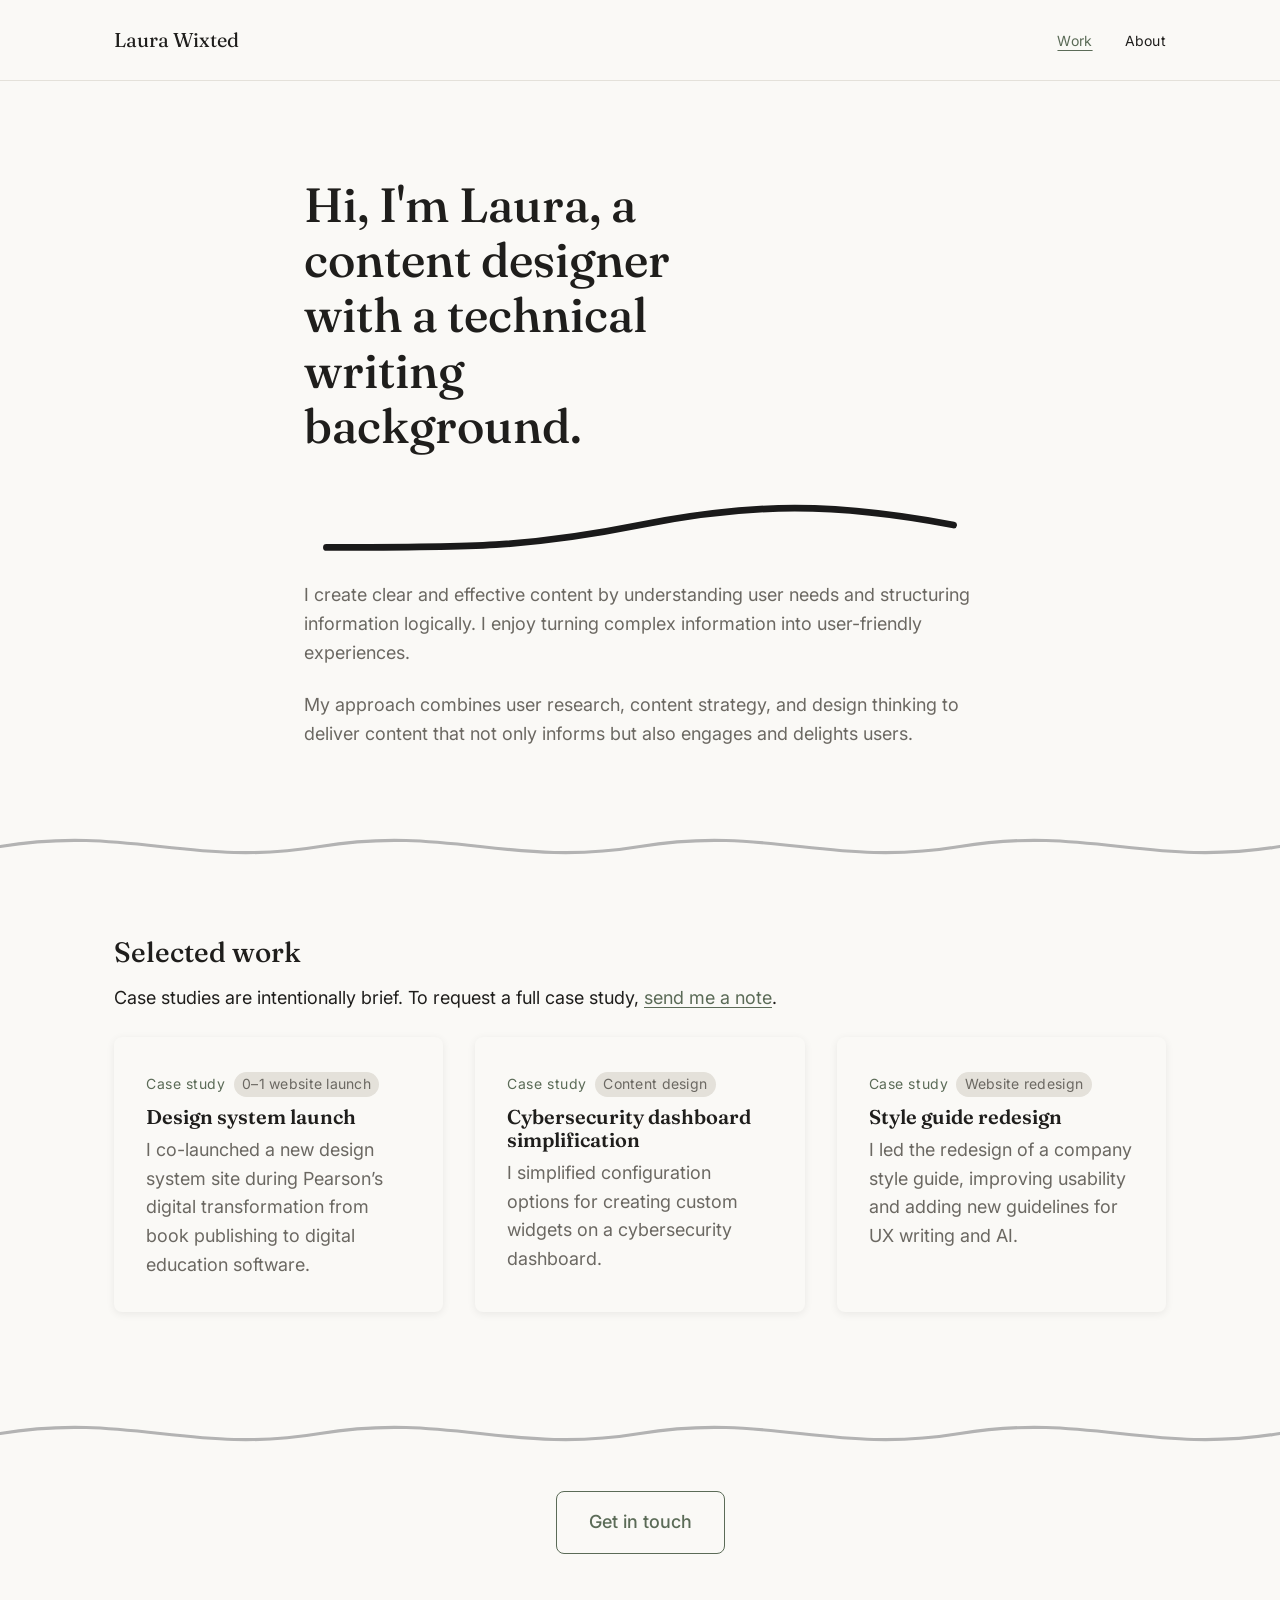
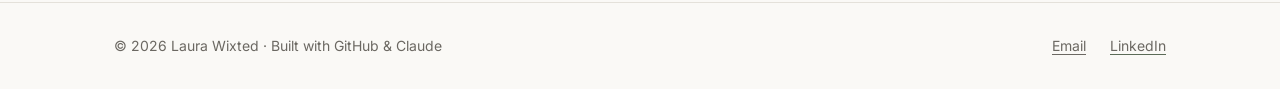
==== index.html @ 060bb4dc "Refresh selected work section" ====
<!DOCTYPE html>
<html lang="en">
<head>
  <meta charset="UTF-8">
  <meta name="viewport" content="width=device-width, initial-scale=1.0">
  <title>Laura Wixted — Content Designer</title>
  <meta name="description" content="Portfolio of Laura Wixted, content designer.">

  <link rel="icon" href="images/favicon.svg?v=2" type="image/svg+xml">
  <link rel="icon" href="images/favicon-32.png?v=2" sizes="32x32" type="image/png">
  <link rel="apple-touch-icon" href="images/favicon-180.png?v=2">

  <link rel="preconnect" href="https://fonts.googleapis.com">
  <link rel="preconnect" href="https://fonts.gstatic.com" crossorigin>
  <link href="https://fonts.googleapis.com/css2?family=Fraunces:wght@400;500;600&family=Inter:wght@400;500;600&display=swap" rel="stylesheet">

  <link rel="stylesheet" href="css/tokens.css">
  <link rel="stylesheet" href="css/base.css">
  <link rel="stylesheet" href="css/components.css?v=14">
</head>
<body>
  <a class="skip-link" href="#main">Skip to content</a>

  <header class="site-nav">
    <div class="container-wide">
      <a class="logo" href="index.html">Laura Wixted</a>
      <ul class="nav-links">
        <li><a href="index.html" aria-current="page">Work</a></li>
        <li><a href="about.html">About</a></li>
      </ul>
    </div>
  </header>

  <main id="main">
    <section class="hero container-narrow">
      <h1>Hi, I'm Laura, a content designer with a technical writing background.</h1>
      <img src="images/heading-swash.svg" alt="" aria-hidden="true">
      <p>
        I create clear and effective content by understanding user needs and structuring information logically. I enjoy turning complex information into user-friendly experiences.
      </p>
      <p>
        My approach combines user research, content strategy, and design thinking to deliver content that not only informs but also engages and delights users.
      </p>
    </section>

    <img src="images/divider-line.svg" alt="" aria-hidden="true">

    <section id="work" class="section container-wide">
      <h2>Selected work</h2>
      <p class="work-intro">Case studies are intentionally brief. To request a full case study, <a href="#" class="copy-email" title="Copy email" data-email="laurawixted@gmail.com">send me a note</a>.<span class="copy-toast" role="status" hidden>Email copied</span></p>
      <div class="case-study-grid">

        <a class="case-study-card" href="case-studies/project-one.html" hidden>
          <span class="tag">Case study</span><span class="tag-type">Multi-author report</span>
          <h3>Governance, Risk, & Compliance (GRC) tool comparison report</h3>
          <p>I managed the content operations of a multi-author report comparing 14 GRC tools to help a government client select the best solution.</p>
        </a>

        <a class="case-study-card" href="case-studies/project-three.html">
          <span class="tag">Case study</span><span class="tag-type">0–1 website launch</span>
          <h3>Design system launch</h3>
          <p>I co-launched a new design system site during Pearson’s digital transformation from book publishing to digital education software.</p>
        </a>

        <a class="case-study-card" href="case-studies/project-four.html">
          <span class="tag">Case study</span><span class="tag-type">Content design</span>
          <h3>Cybersecurity dashboard simplification</h3>
          <p>I simplified configuration options for creating custom widgets on a cybersecurity dashboard.</p>
        </a>

        <a class="case-study-card" href="case-studies/project-two.html">
          <span class="tag">Case study</span><span class="tag-type">Website redesign</span>
          <h3>Style guide redesign</h3>
          <p>I led the redesign of a company style guide, improving usability and adding new guidelines for UX writing and AI.</p>
        </a>

      </div>
    </section>

    <img src="images/divider-line.svg" alt="" aria-hidden="true">

    <div class="cta-block container-narrow">
      <button type="button" class="copy-email cta-button" title="Copy email" data-email="laurawixted@gmail.com">Get in touch</button>
      <span class="copy-toast" role="status" hidden>Email copied</span>
    </div>
  </main>

  <footer class="site-footer">
    <div class="container-wide">
      <span>&copy; 2026 Laura Wixted &middot; Built with GitHub &amp; Claude</span>
      <ul class="footer-links">
        <li>
          <button type="button" class="copy-email" title="Copy email" data-email="laurawixted@gmail.com">Email</button>
          <span class="copy-toast" role="status" hidden>Email copied</span>
        </li>
        <li><a href="https://www.linkedin.com/in/laurawixted/" target="_blank" rel="noopener">LinkedIn<span class="visually-hidden"> (opens in new tab)</span></a></li>
      </ul>
    </div>
  </footer>
  <script src="js/copy-email.js"></script>
</body>
</html>
---- css/tokens.css ----
/* ==========================================================================
   Design Tokens
   Single source of truth for color, type, and spacing.
   See Design.md for rationale.
   ========================================================================== */

:root {
  /* Color */
  --color-bg: #FAF9F6;
  --color-surface: #FFFFFF;
  --color-text-primary: #1F1E1C;
  --color-text-secondary: #6B6862;
  --color-border: #E4E1DA;
  --color-accent: #5B6B57;
  --color-accent-hover: #46523F;

  /* Type families */
  --font-serif: "Fraunces", Georgia, serif;
  --font-sans: "Inter", -apple-system, BlinkMacSystemFont, "Segoe UI", sans-serif;

  /* Type scale */
  --text-display: 3rem;
  --text-h1: 2.25rem;
  --text-h2: 1.75rem;
  --text-h3: 1.25rem;
  --text-body: 1.125rem;
  --text-small: 0.875rem;

  /* Spacing scale (4px base) */
  --space-1: 0.25rem;  /* 4px */
  --space-2: 0.5rem;   /* 8px */
  --space-3: 1rem;     /* 16px */
  --space-4: 1.5rem;   /* 24px */
  --space-5: 2rem;     /* 32px */
  --space-6: 3rem;     /* 48px */
  --space-7: 4rem;     /* 64px */
  --space-8: 6rem;     /* 96px */
  --space-9: 8rem;     /* 128px */

  /* Layout */
  --content-width-narrow: 720px;
  --content-width-wide: 1100px;
  --radius: 8px;
  --border-radius-sm: 6px;
}
---- css/base.css ----
/* ==========================================================================
   Base styles: reset, typography, layout primitives
   ========================================================================== */

*, *::before, *::after {
  box-sizing: border-box;
}

html {
  -webkit-text-size-adjust: 100%;
}

body {
  margin: 0;
  background: var(--color-bg);
  color: var(--color-text-primary);
  font-family: var(--font-sans);
  font-size: var(--text-body);
  line-height: 1.6;
  -webkit-font-smoothing: antialiased;
}

img {
  max-width: 100%;
  display: block;
}

a {
  color: var(--color-accent);
  text-decoration-color: var(--color-accent);
  text-underline-offset: 3px;
}

a:hover,
a:focus-visible {
  color: var(--color-accent-hover);
}

a:focus-visible,
button:focus-visible {
  outline: 2px solid var(--color-accent);
  outline-offset: 2px;
}

h1, h2, h3 {
  font-family: var(--font-serif);
  font-weight: 500;
  line-height: 1.15;
  margin: 0 0 var(--space-3);
}

h1 { font-size: var(--text-h1); }
h2 { font-size: var(--text-h2); }
h3 { font-size: var(--text-h3); font-weight: 600; }

p {
  margin: 0 0 var(--space-4);
}

.text-secondary {
  color: var(--color-text-secondary);
}

.text-small {
  font-size: var(--text-small);
}

/* Layout primitives */
.container-narrow {
  max-width: var(--content-width-narrow);
  margin-inline: auto;
  padding-inline: var(--space-4);
}

.container-wide {
  max-width: var(--content-width-wide);
  margin-inline: auto;
  padding-inline: var(--space-4);
}

.section {
  padding-block: var(--space-8);
}

@media (max-width: 640px) {
  .section {
    padding-block: var(--space-6);
  }
  :root {
    --text-display: 2.25rem;
    --text-h1: 1.75rem;
    --text-h2: 1.5rem;
  }
}

/* Visually-hidden utility, for skip links etc. */
.visually-hidden {
  position: absolute;
  width: 1px;
  height: 1px;
  overflow: hidden;
  clip: rect(0 0 0 0);
  white-space: nowrap;
}

.skip-link {
  position: absolute;
  left: -9999px;
  top: 0;
  background: var(--color-surface);
  padding: var(--space-2) var(--space-3);
  z-index: 100;
}

.skip-link:focus {
  left: var(--space-3);
  top: var(--space-3);
}
---- css/components.css ----
/* ==========================================================================
   Components
   ========================================================================== */

/* --- Compass animation --- */
#compass-icon {
  display: block;
  margin: var(--space-6) auto 0;
}

@media (prefers-reduced-motion: no-preference) {
  #compass-icon,
  #compass-icon-hero {
    transform-origin: center;
  }
  #compass-icon.compass-animate,
  #compass-icon-hero.compass-animate {
    animation: compass-settle 2.8s linear forwards;
  }
  @keyframes compass-settle {
    0%   { transform: rotate(0deg); }
    18%  { transform: rotate(360deg); }
    33%  { transform: rotate(630deg); }
    46%  { transform: rotate(800deg); }
    57%  { transform: rotate(900deg); }
    65%  { transform: rotate(930deg); }
    72%  { transform: rotate(912deg); }
    78%  { transform: rotate(924deg); }
    84%  { transform: rotate(915deg); }
    90%  { transform: rotate(920deg); }
    95%  { transform: rotate(917deg); }
    100% { transform: rotate(918deg); }
  }
}

/* --- Nav --- */
.site-nav {
  padding-block: var(--space-4);
  border-bottom: 1px solid var(--color-border);
}

.site-nav .container-wide {
  display: flex;
  align-items: center;
  justify-content: space-between;
}

.site-nav .logo {
  font-family: var(--font-serif);
  font-size: var(--text-h3);
  color: var(--color-text-primary);
  text-decoration: none;
}

.nav-links {
  display: flex;
  gap: var(--space-5);
  list-style: none;
  margin: 0;
  padding: 0;
}

.nav-links a {
  color: var(--color-text-primary);
  text-decoration: none;
  font-size: var(--text-small);
  letter-spacing: 0.02em;
}

.nav-links a:hover,
.nav-links a[aria-current="page"] {
  color: var(--color-accent);
}

.nav-links a[aria-current="page"] {
  text-decoration: underline;
  text-underline-offset: 4px;
}

/* --- Hero --- */
.hero {
  padding-block: var(--space-8) var(--space-6);
}

.hero h1 {
  font-size: var(--text-display);
  max-width: 14ch;
}

.hero p {
  max-width: var(--content-width-narrow);
  font-size: var(--text-body);
  color: var(--color-text-secondary);
}

/* --- Case study grid --- */
#work.section {
  padding-block-start: var(--space-7);
}

.work-intro .copy-toast {
  position: static;
  margin-left: var(--space-2);
}

.case-study-grid {
  display: grid;
  grid-template-columns: repeat(3, 1fr);
  gap: var(--space-5);
}

@media (max-width: 800px) {
  .case-study-grid {
    grid-template-columns: repeat(2, 1fr);
  }
}

@media (max-width: 640px) {
  .case-study-grid {
    grid-template-columns: 1fr;
  }
}

.case-study-card {
  background: var(--color-bg);
  border: none;
  border-radius: var(--radius);
  padding: var(--space-5);
  text-decoration: none;
  color: inherit;
  display: block;
  box-shadow: 0 2px 8px rgba(0, 0, 0, 0.07);
  transition: transform 0.15s ease, box-shadow 0.15s ease;
}

.case-study-card[hidden] {
  display: none;
}

.case-study-card:hover {
  transform: translateY(-2px);
  box-shadow: 0 6px 16px rgba(0, 0, 0, 0.11);
}

.case-study-card .tag {
  display: inline-block;
  font-size: var(--text-small);
  color: var(--color-accent);
  letter-spacing: 0.04em;
  margin-bottom: var(--space-2);
}

.case-study-card .tag-type {
  display: inline-block;
  font-size: var(--text-small);
  color: var(--color-text-secondary);
  background: var(--color-border);
  border-radius: 999px;
  padding: 0.1em 0.6em;
  margin-left: var(--space-2);
  margin-bottom: var(--space-2);
  letter-spacing: 0.02em;
}

.case-study-card h3 {
  margin-bottom: var(--space-2);
}

.case-study-card p {
  color: var(--color-text-secondary);
  margin-bottom: 0;
}

/* --- Testimonials --- */
.testimonial-grid {
  display: grid;
  grid-template-columns: repeat(2, 1fr);
  gap: var(--space-5);
}

@media (max-width: 640px) {
  .testimonial-grid {
    grid-template-columns: 1fr;
  }
}

.testimonial-card {
  background: var(--color-bg);
  border: none;
  border-radius: var(--radius);
  padding: var(--space-5);
  box-shadow: 0 2px 8px rgba(0, 0, 0, 0.07);
}

.testimonial-card blockquote::before {
  content: "";
  display: block;
  width: 36px;
  height: 26px;
  background: url('../images/quote-mark.svg') no-repeat center / contain;
  margin-bottom: var(--space-3);
  opacity: 0.5;
}

.testimonial-card blockquote {
  margin: 0 0 var(--space-4);
  font-family: var(--font-serif);
  font-style: italic;
  font-size: var(--text-h3);
  font-weight: 400;
  line-height: 1.4;
}

.testimonial-author {
  display: flex;
  align-items: center;
  gap: var(--space-3);
}

.testimonial-author img {
  width: 48px;
  height: 48px;
  border-radius: 60% 40% 55% 45% / 50% 60% 40% 55%;
  object-fit: cover;
  filter: sepia(0.4) saturate(0.85);
}

.testimonial-author .name {
  font-weight: 600;
  font-size: var(--text-small);
}

.testimonial-author .role {
  font-size: var(--text-small);
  color: var(--color-text-secondary);
}

/* --- Featured testimonial (landing page) --- */
.featured-testimonial {
  text-align: center;
  padding-block: var(--space-7) var(--space-6);
}

.featured-testimonial blockquote::before {
  content: "";
  display: block;
  width: 36px;
  height: 26px;
  background: url('../images/quote-mark.svg') no-repeat center / contain;
  margin: 0 auto var(--space-3);
  opacity: 0.5;
}

.featured-testimonial blockquote {
  margin: 0 0 var(--space-4);
  font-family: var(--font-serif);
  font-style: italic;
  font-size: var(--text-h3);
  font-weight: 400;
  line-height: 1.4;
}

.featured-testimonial .testimonial-author {
  justify-content: center;
  text-align: left;
}

/* --- Pull quote (case study detail pages) --- */
blockquote.pull-quote {
  border-left: 3px solid var(--color-accent);
  padding-left: var(--space-4);
  margin: var(--space-5) 0;
  font-family: var(--font-serif);
  font-size: var(--text-h3);
  font-style: italic;
  color: var(--color-text-primary);
}

/* --- Profile image (About page) --- */
.profile-photo {
  width: 160px;
  height: 160px;
  border-radius: 60% 40% 55% 45% / 50% 60% 40% 55%;
  object-fit: cover;
  filter: sepia(0.4) saturate(0.85);
  box-shadow: 0 0 0 2px var(--color-bg), 0 0 0 4px var(--color-accent);
  margin-top: var(--space-4);
  margin-bottom: var(--space-4);
}

/* --- Copy email --- */
.copy-email {
  background: none;
  border: none;
  padding: 0;
  font: inherit;
  cursor: pointer;
  color: var(--color-accent);
  text-decoration: underline;
  text-decoration-color: var(--color-accent);
  text-underline-offset: 3px;
}

.copy-toast {
  position: absolute;
  bottom: calc(100% + var(--space-2));
  left: 0;
  white-space: nowrap;
  color: var(--color-text-secondary);
  font-size: var(--text-small);
  animation: toast-fade-in 0.2s ease-out;
}

@keyframes toast-fade-in {
  from {
    opacity: 0;
    transform: translateY(4px);
  }
  to {
    opacity: 1;
    transform: translateY(0);
  }
}

/* --- CTA block --- */
.cta-block {
  position: relative;
  text-align: center;
  padding-block: var(--space-5) var(--space-6);
}

.cta-button.copy-email {
  display: inline-block;
  background: transparent;
  color: var(--color-accent);
  border: 1px solid var(--color-accent);
  text-decoration: none;
  border-radius: var(--radius);
  padding: var(--space-3) var(--space-5);
  font-size: var(--text-body);
  font-weight: 500;
  transition: background-color 0.15s ease, color 0.15s ease;
}

.cta-button.copy-email:hover {
  background: var(--color-accent);
  color: var(--color-surface);
}

.cta-block .copy-toast {
  bottom: auto;
  top: calc(100% - var(--space-6));
  left: 0;
  right: 0;
}

/* --- Before / after comparison --- */
.before-after {
  display: grid;
  grid-template-columns: repeat(2, 1fr);
  gap: var(--space-5);
  margin-block: var(--space-5);
}

@media (max-width: 640px) {
  .before-after {
    grid-template-columns: 1fr;
  }
}

.before-after--single {
  grid-template-columns: 1fr;
}

.before-after-panel {
  background: var(--color-surface);
  border: 1px solid var(--color-border);
  border-radius: var(--radius);
  padding: var(--space-5);
}

.before-after-panel .panel-label {
  display: block;
  font-size: var(--text-small);
  font-weight: 600;
  color: var(--color-accent);
  letter-spacing: 0.04em;
  margin-bottom: var(--space-3);
}

.before-after-panel ol,
.before-after-panel ul {
  margin: 0;
  padding-left: var(--space-4);
  font-size: var(--text-small);
  color: var(--color-text-secondary);
}

.before-after-panel ul {
  list-style: none;
  padding-left: 0;
}

.before-after-panel ul li {
  position: relative;
  padding-left: 1.5em;
}

.before-after-panel ul li::before {
  content: "\2192";
  position: absolute;
  left: 0;
  color: var(--color-accent);
}

.before-after-panel li + li {
  margin-top: var(--space-2);
}

.before-after-panel img {
  display: block;
  width: 100%;
  height: auto;
  border-radius: var(--border-radius-sm);
}

.panel-caption {
  margin-top: var(--space-3);
  font-size: var(--text-small);
  color: var(--color-text-secondary);
}

/* --- Image zoom (lightbox) --- */
.zoom-button {
  display: block;
  width: 100%;
  padding: 0;
  border: none;
  background: none;
  cursor: zoom-in;
}

.zoom-dialog {
  border: none;
  border-radius: var(--radius);
  padding: var(--space-2);
  background: var(--color-surface);
  max-width: min(92vw, 1400px);
  max-height: 92vh;
}

.zoom-dialog::backdrop {
  background: rgba(31, 30, 28, 0.7);
}

.zoom-dialog img {
  display: block;
  max-width: 100%;
  max-height: calc(92vh - var(--space-6));
  width: auto;
  height: auto;
  border-radius: var(--border-radius-sm);
  cursor: zoom-out;
}

/* --- Back link --- */
.back-link-row {
  position: relative;
}

.back-link {
  position: absolute;
  top: var(--space-5);
  left: var(--space-4);
  display: inline-flex;
  align-items: center;
  gap: 0.4em;
  font-size: var(--text-small);
  color: var(--color-text-secondary);
  text-decoration: none;
}

.back-link span {
  transition: transform 0.15s ease;
}

.back-link:hover {
  color: var(--color-text-primary);
}

.back-link:hover span {
  transform: translateX(-3px);
}

@media (max-width: 640px) {
  .back-link {
    position: static;
    margin-top: var(--space-5);
  }
}

/* --- Footer --- */
.site-footer {
  border-top: 1px solid var(--color-border);
  padding-block: var(--space-5);
}

.site-footer .container-wide {
  display: flex;
  align-items: center;
  justify-content: space-between;
  flex-wrap: wrap;
  gap: var(--space-3);
}

.site-footer,
.site-footer a {
  color: var(--color-text-secondary);
  font-size: var(--text-small);
}

.footer-links {
  display: flex;
  gap: var(--space-4);
  list-style: none;
  margin: 0;
  padding: 0;
}

.footer-links li {
  position: relative;
}

.site-footer .copy-email {
  color: var(--color-text-secondary);
  text-decoration-color: currentColor;
}

.external-link-icon {
  display: inline-block;
  vertical-align: -0.125em;
}
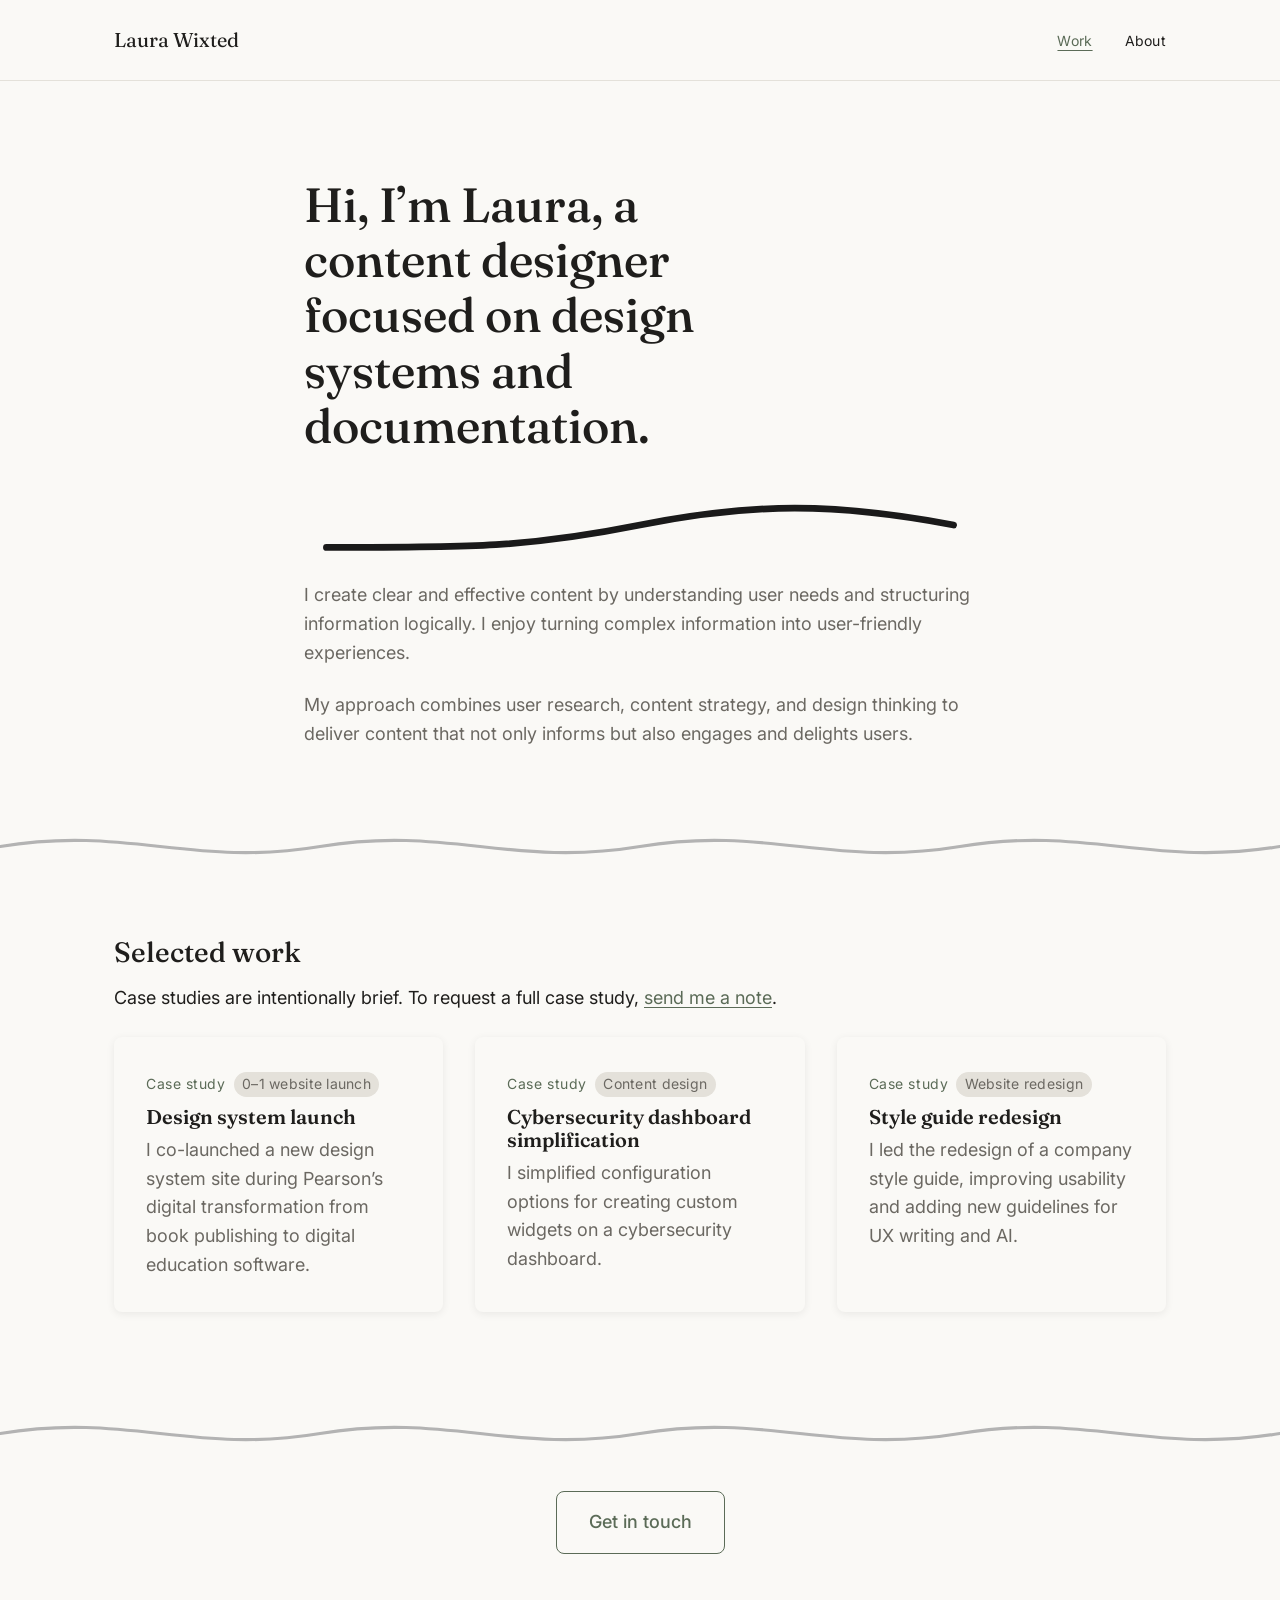
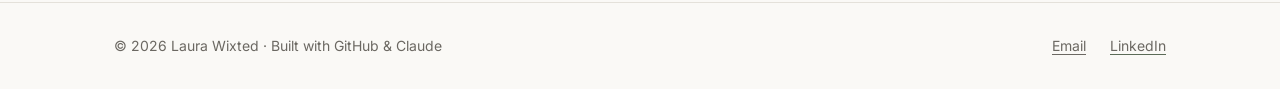
==== commit 4d4c2404: "Update introduction text in index.html" ====
--- a/index.html
+++ b/index.html
@@ -33,7 +33,7 @@
 
   <main id="main">
     <section class="hero container-narrow">
-      <h1>Hi, I'm Laura, a content designer with a technical writing background.</h1>
+      <h1>Hi, I’m Laura, a content designer focused on design systems and documentation.</h1>
       <img src="images/heading-swash.svg" alt="" aria-hidden="true">
       <p>
         I create clear and effective content by understanding user needs and structuring information logically. I enjoy turning complex information into user-friendly experiences.
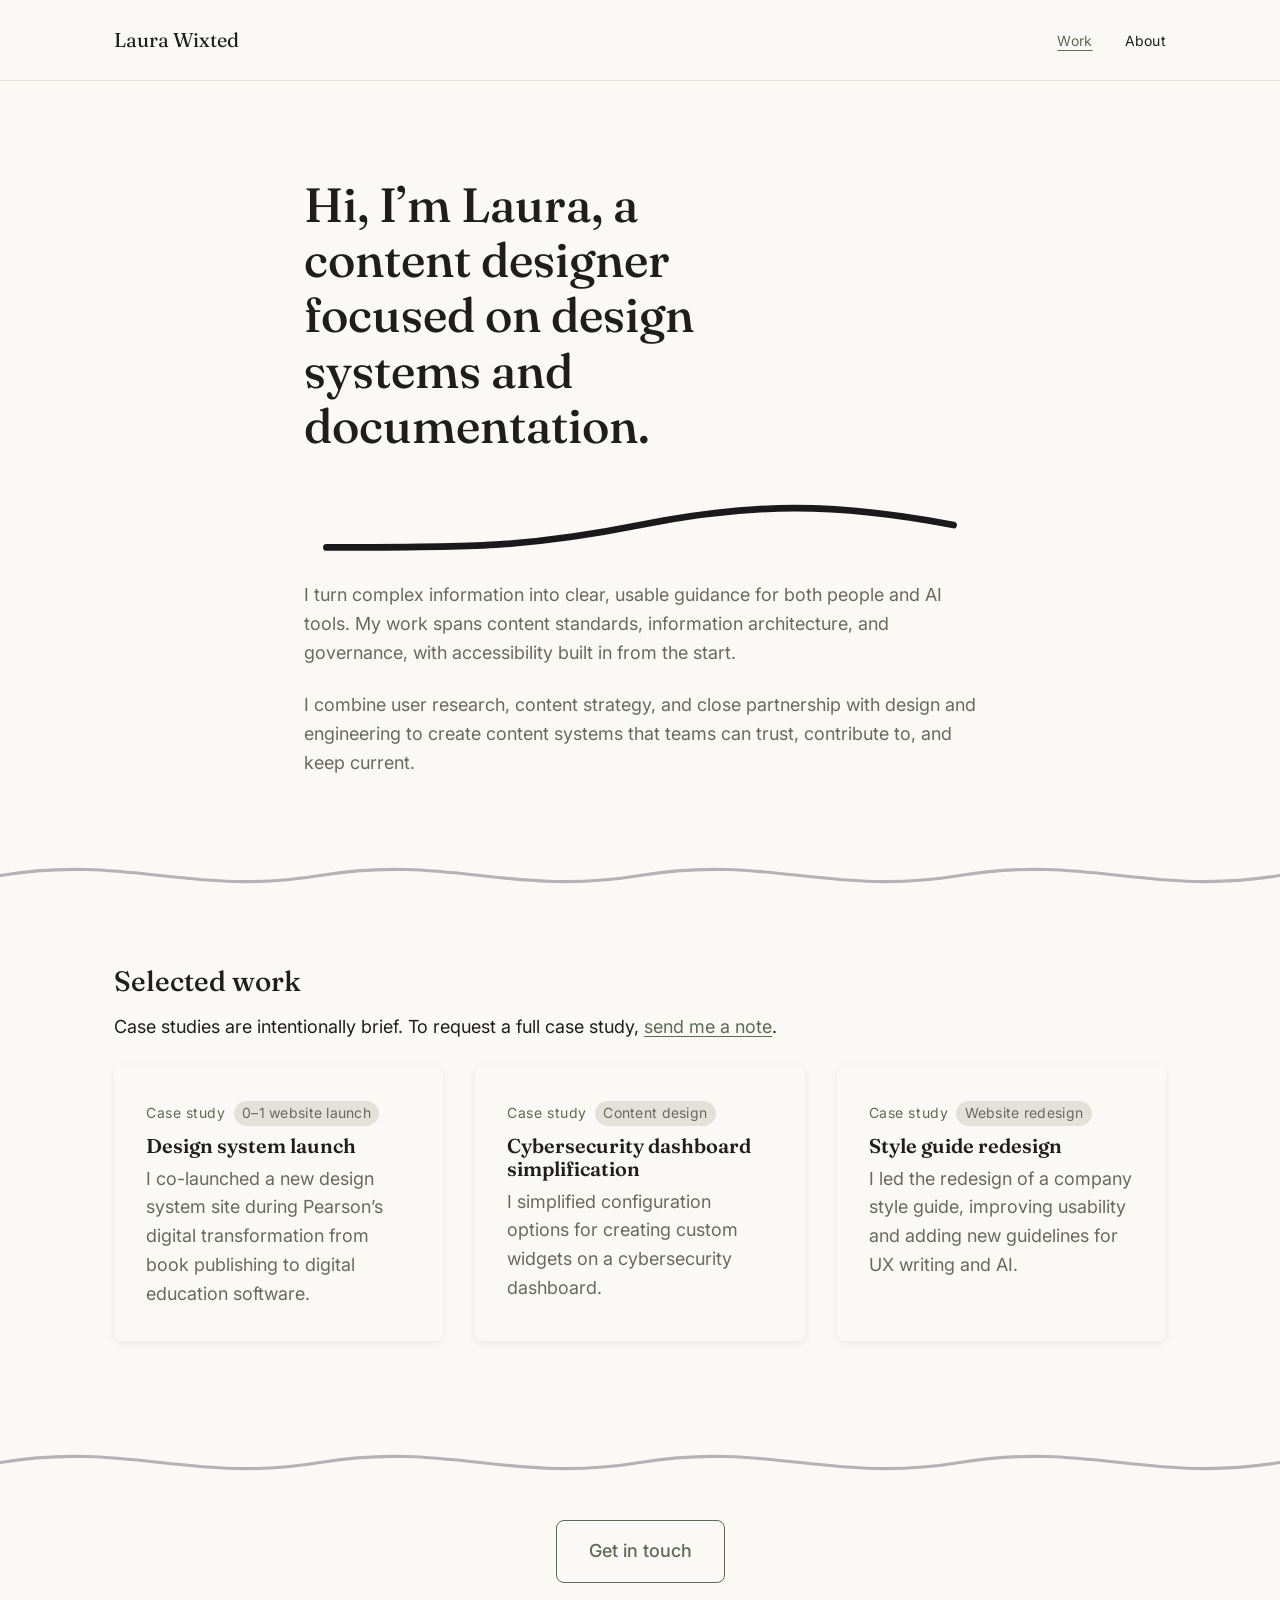
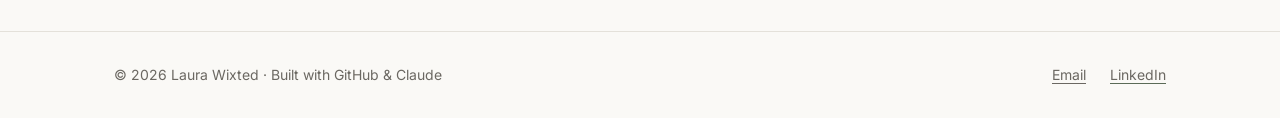
==== commit fafd582a: "Revise hero section content for clarity and focus Updated content in the hero section to better refl" ====
--- a/index.html
+++ b/index.html
@@ -35,11 +35,10 @@
     <section class="hero container-narrow">
       <h1>Hi, I’m Laura, a content designer focused on design systems and documentation.</h1>
       <img src="images/heading-swash.svg" alt="" aria-hidden="true">
-      <p>
-        I create clear and effective content by understanding user needs and structuring information logically. I enjoy turning complex information into user-friendly experiences.
+      <p>I turn complex information into clear, usable guidance for both people and AI tools. My work spans content standards, information architecture, and governance, with accessibility built in from the start.
       </p>
       <p>
-        My approach combines user research, content strategy, and design thinking to deliver content that not only informs but also engages and delights users.
+        I combine user research, content strategy, and close partnership with design and engineering to create content systems that teams can trust, contribute to, and keep current.
       </p>
     </section>
 
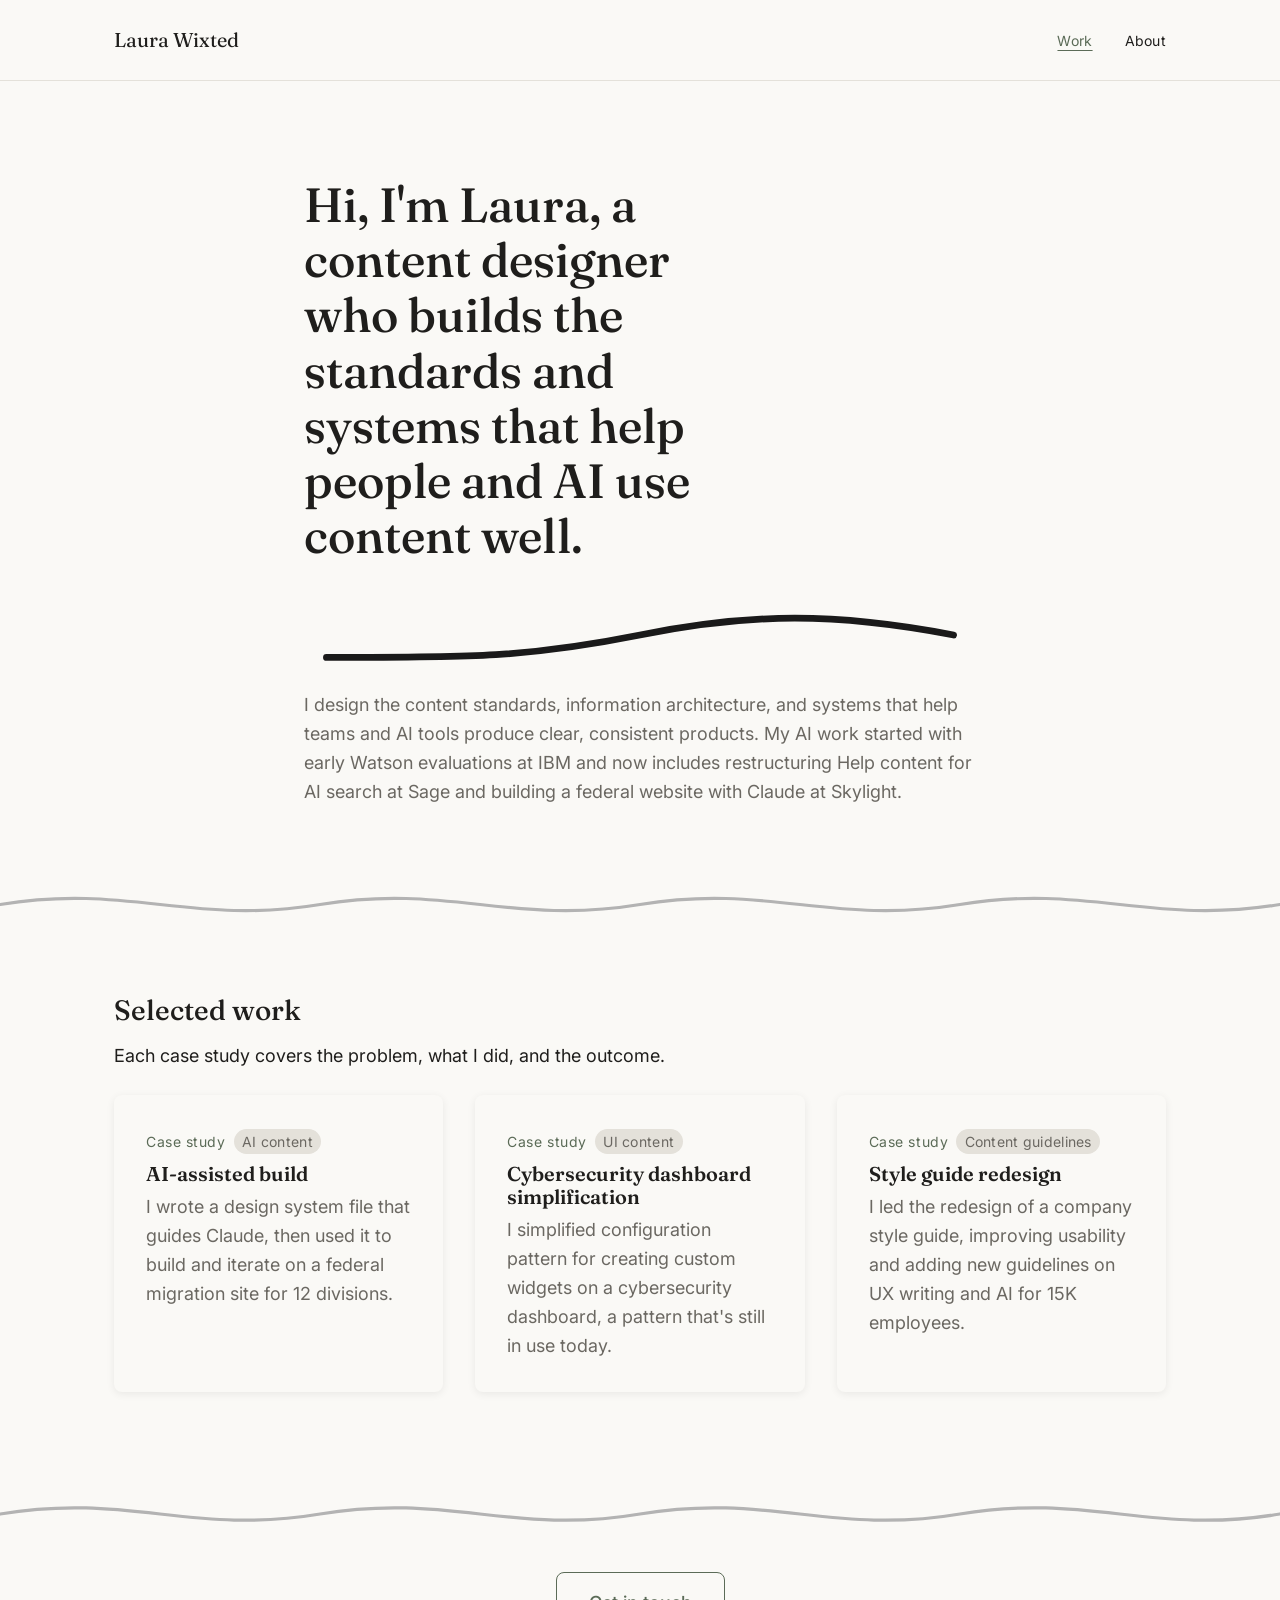
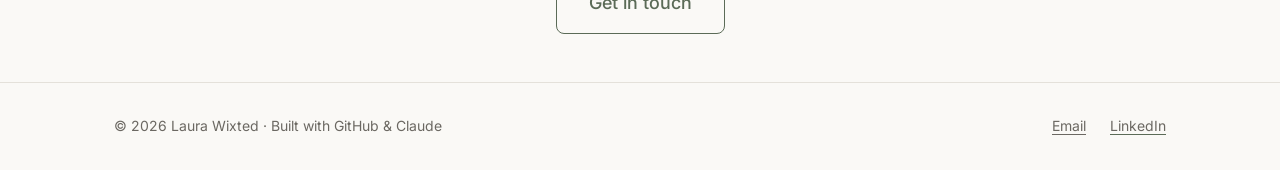
==== commit 5f140aad: "Update portfolio copy and AI case study" ====
--- a/index.html
+++ b/index.html
@@ -33,12 +33,9 @@
 
   <main id="main">
     <section class="hero container-narrow">
-      <h1>Hi, I’m Laura, a content designer focused on design systems and documentation.</h1>
+      <h1>Hi, I'm Laura, a content designer who builds the standards and systems that help people and AI use content well.</h1>
       <img src="images/heading-swash.svg" alt="" aria-hidden="true">
-      <p>I turn complex information into clear, usable guidance for both people and AI tools. My work spans content standards, information architecture, and governance, with accessibility built in from the start.
-      </p>
-      <p>
-        I combine user research, content strategy, and close partnership with design and engineering to create content systems that teams can trust, contribute to, and keep current.
+      <p>I design the content standards, information architecture, and systems that help teams and AI tools produce clear, consistent products. My AI work started with early Watson evaluations at IBM and now includes restructuring Help content for AI search at Sage and building a federal website with Claude at Skylight.
       </p>
     </section>
 
@@ -46,7 +43,7 @@
 
     <section id="work" class="section container-wide">
       <h2>Selected work</h2>
-      <p class="work-intro">Case studies are intentionally brief. To request a full case study, <a href="#" class="copy-email" title="Copy email" data-email="laurawixted@gmail.com">send me a note</a>.<span class="copy-toast" role="status" hidden>Email copied</span></p>
+      <p>Each case study covers the problem, what I did, and the outcome.</p>
       <div class="case-study-grid">
 
         <a class="case-study-card" href="case-studies/project-one.html" hidden>
@@ -55,22 +52,28 @@
           <p>I managed the content operations of a multi-author report comparing 14 GRC tools to help a government client select the best solution.</p>
         </a>
 
-        <a class="case-study-card" href="case-studies/project-three.html">
-          <span class="tag">Case study</span><span class="tag-type">0–1 website launch</span>
+        <a class="case-study-card" href="case-studies/project-three.html" hidden>
+          <span class="tag">Case study</span><span class="tag-type">Design system</span>
           <h3>Design system launch</h3>
           <p>I co-launched a new design system site during Pearson’s digital transformation from book publishing to digital education software.</p>
         </a>
 
+        <a class="case-study-card" href="case-studies/project-five.html">
+          <span class="tag">Case study</span><span class="tag-type">AI content</span>
+          <h3>AI-assisted build</h3>
+          <p>I wrote a design system file that guides Claude, then used it to build and iterate on a federal migration site for 12 divisions.</p>
+        </a>
+
         <a class="case-study-card" href="case-studies/project-four.html">
-          <span class="tag">Case study</span><span class="tag-type">Content design</span>
+          <span class="tag">Case study</span><span class="tag-type">UI content</span>
           <h3>Cybersecurity dashboard simplification</h3>
-          <p>I simplified configuration options for creating custom widgets on a cybersecurity dashboard.</p>
+          <p>I simplified configuration pattern for creating custom widgets on a cybersecurity dashboard, a pattern that's still in use today.</p>
         </a>
 
         <a class="case-study-card" href="case-studies/project-two.html">
-          <span class="tag">Case study</span><span class="tag-type">Website redesign</span>
+          <span class="tag">Case study</span><span class="tag-type">Content guidelines</span>
           <h3>Style guide redesign</h3>
-          <p>I led the redesign of a company style guide, improving usability and adding new guidelines for UX writing and AI.</p>
+          <p>I led the redesign of a company style guide, improving usability and adding new guidelines on UX writing and AI for 15K employees.</p>
         </a>
 
       </div>
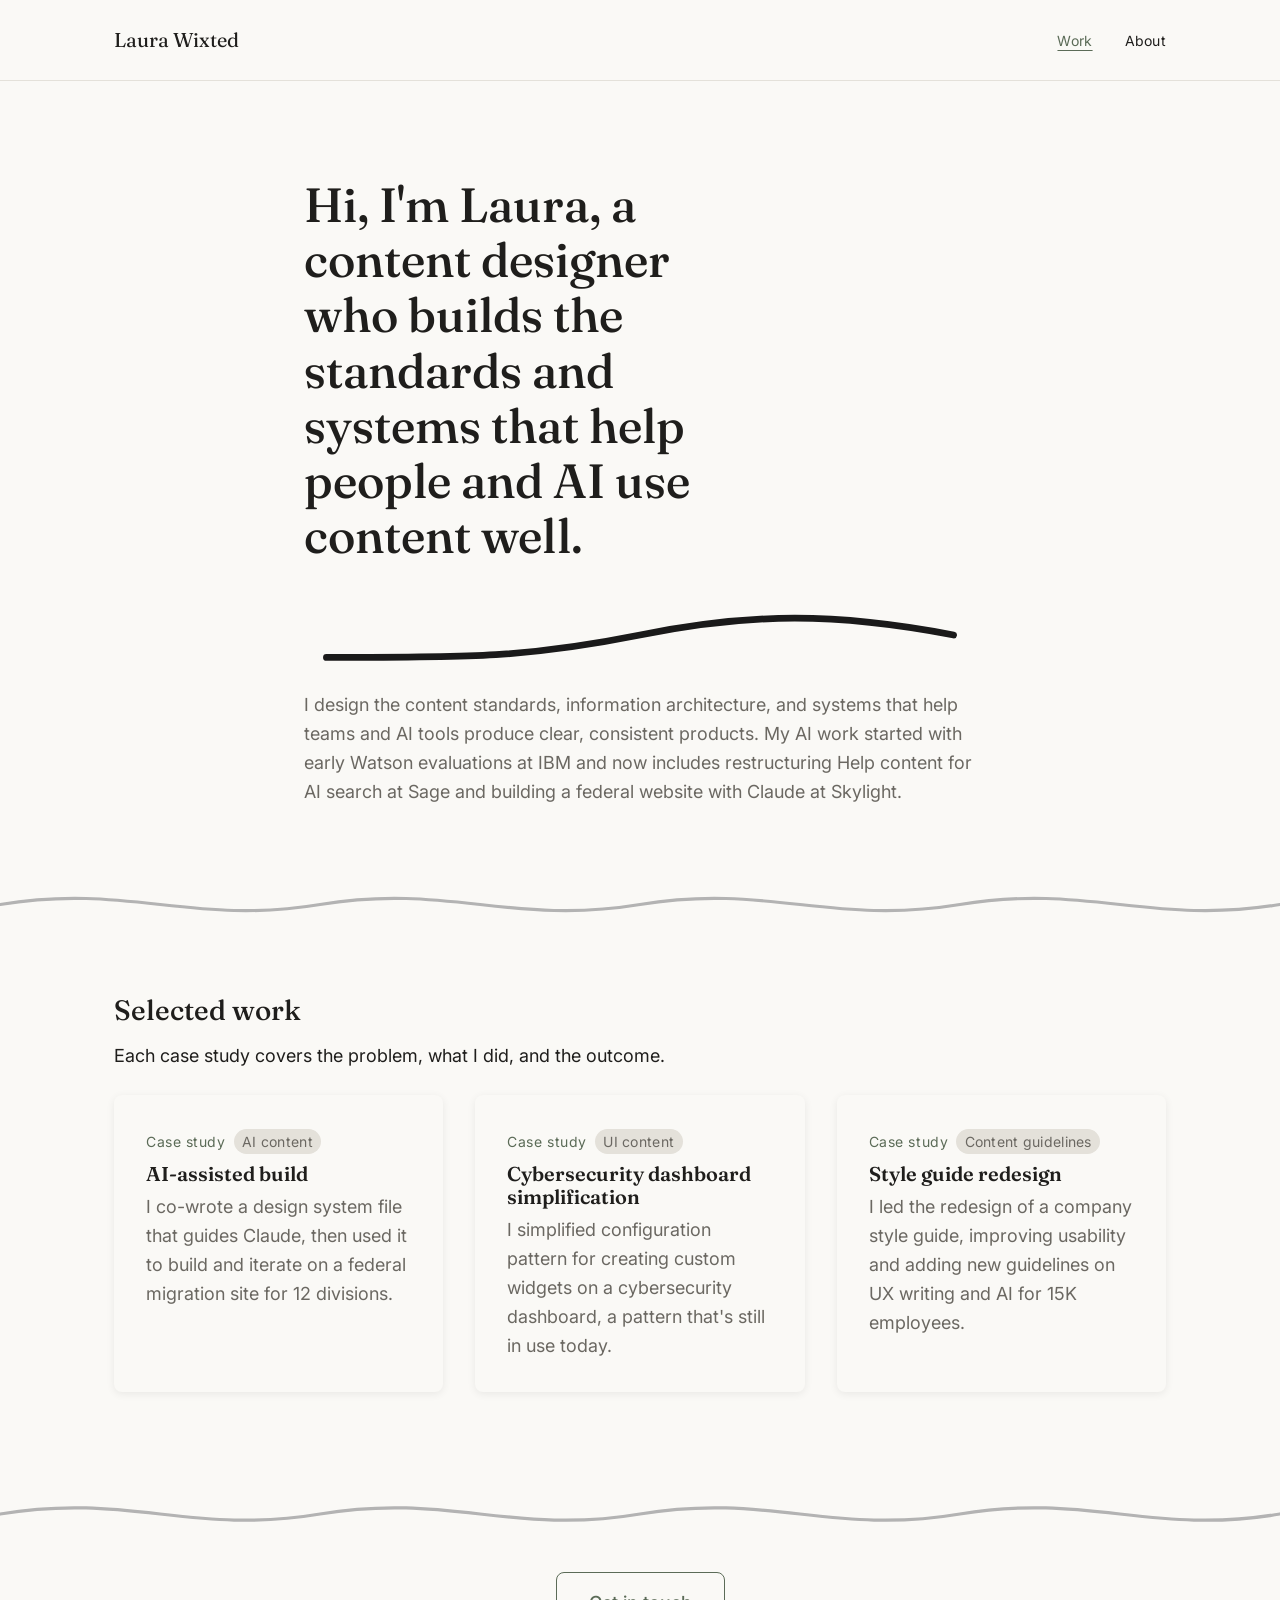
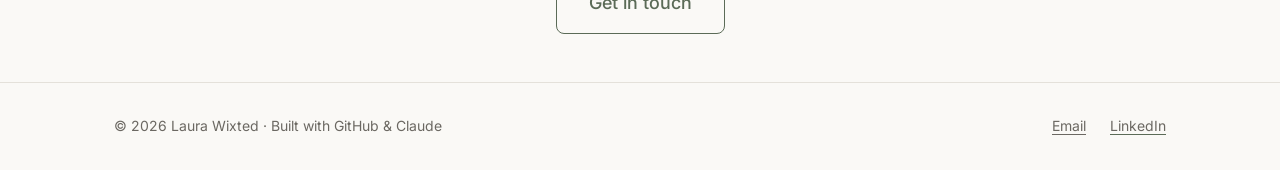
==== commit e1bfa454: "Update description in case study for clarity" ====
--- a/index.html
+++ b/index.html
@@ -61,7 +61,7 @@
         <a class="case-study-card" href="case-studies/project-five.html">
           <span class="tag">Case study</span><span class="tag-type">AI content</span>
           <h3>AI-assisted build</h3>
-          <p>I wrote a design system file that guides Claude, then used it to build and iterate on a federal migration site for 12 divisions.</p>
+          <p>I co-wrote a design system file that guides Claude, then used it to build and iterate on a federal migration site for 12 divisions.</p>
         </a>
 
         <a class="case-study-card" href="case-studies/project-four.html">
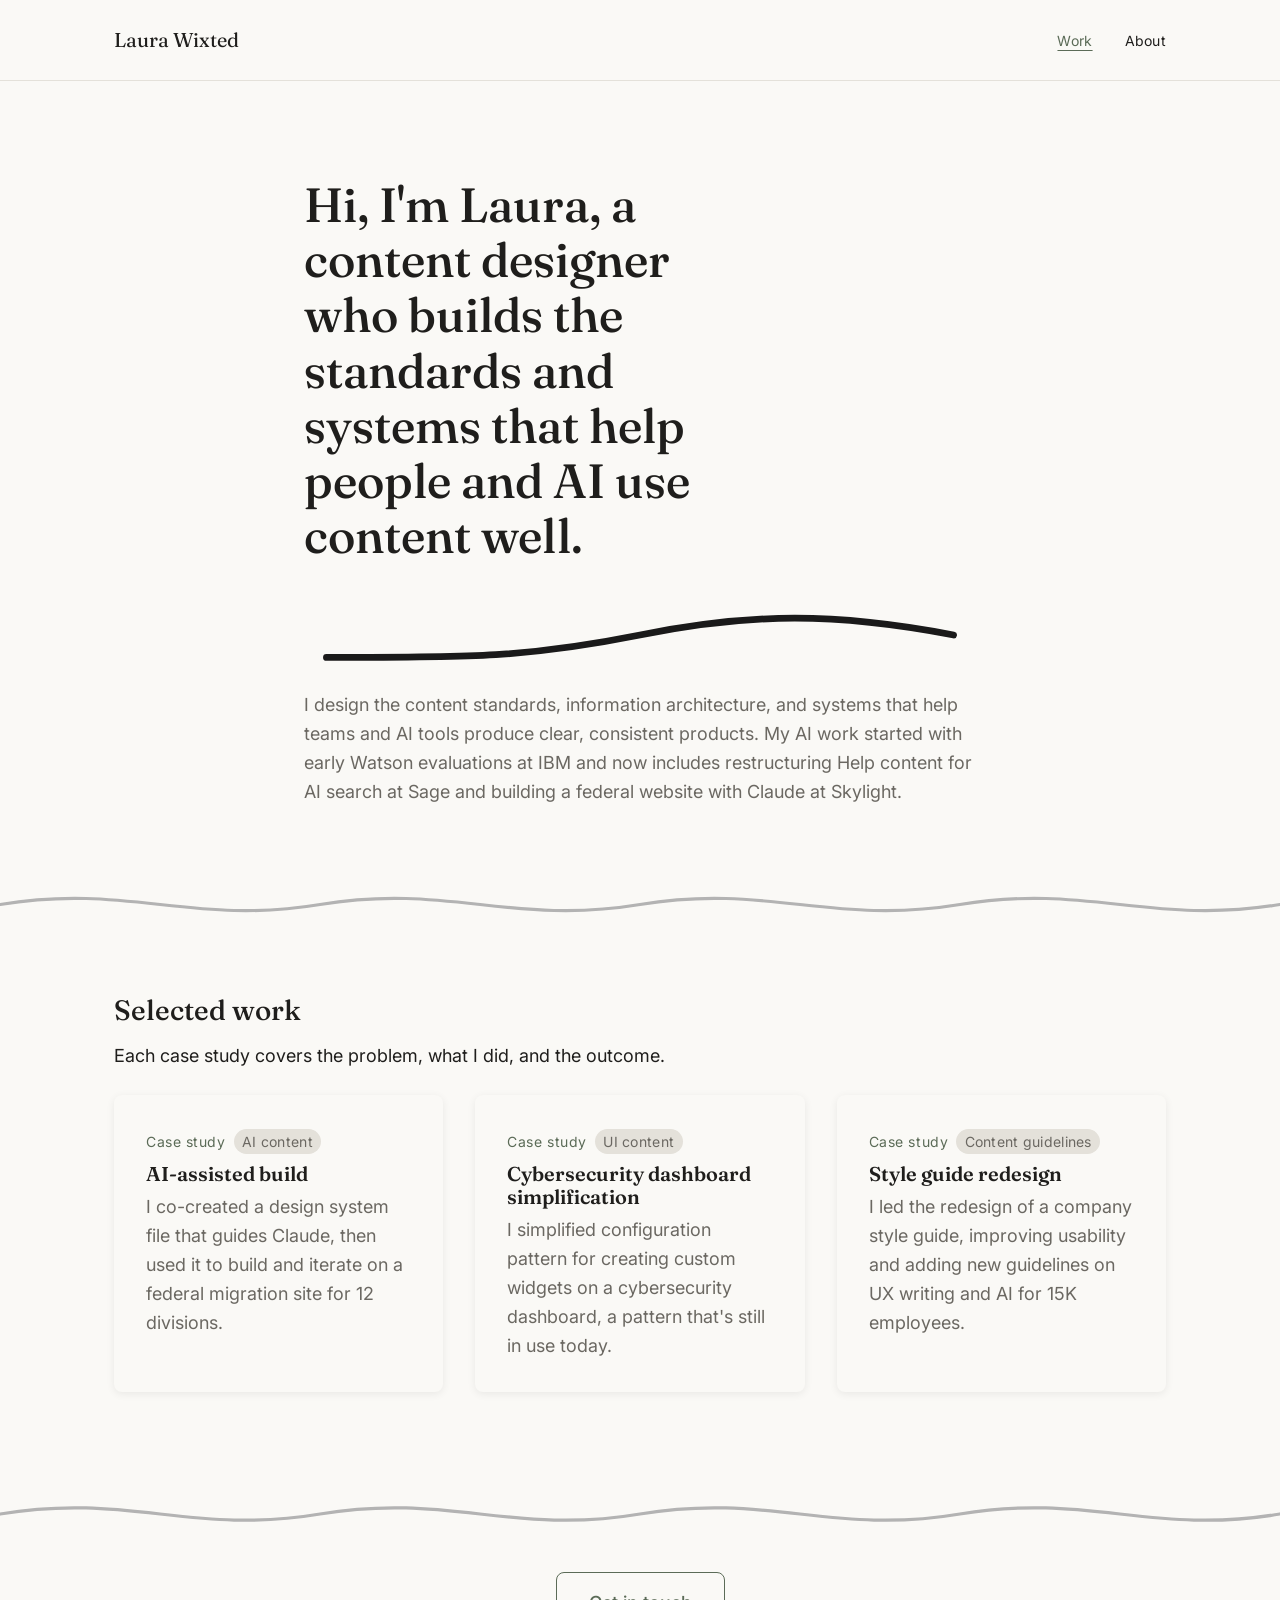
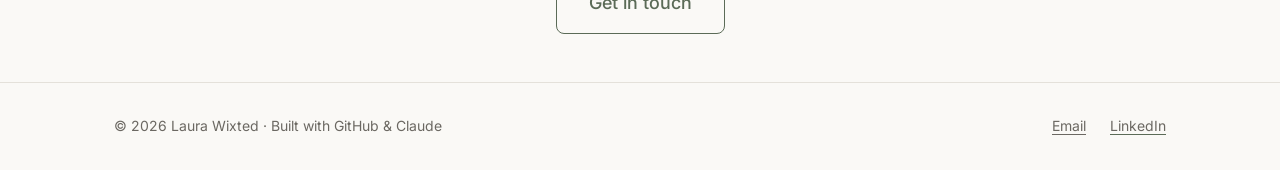
==== commit baede474: "Match case study card copy to page intro (co-created) Co-authored-by: Copilot <223556219+Copilot@use" ====
--- a/index.html
+++ b/index.html
@@ -61,7 +61,7 @@
         <a class="case-study-card" href="case-studies/project-five.html">
           <span class="tag">Case study</span><span class="tag-type">AI content</span>
           <h3>AI-assisted build</h3>
-          <p>I co-wrote a design system file that guides Claude, then used it to build and iterate on a federal migration site for 12 divisions.</p>
+          <p>I co-created a design system file that guides Claude, then used it to build and iterate on a federal migration site for 12 divisions.</p>
         </a>
 
         <a class="case-study-card" href="case-studies/project-four.html">
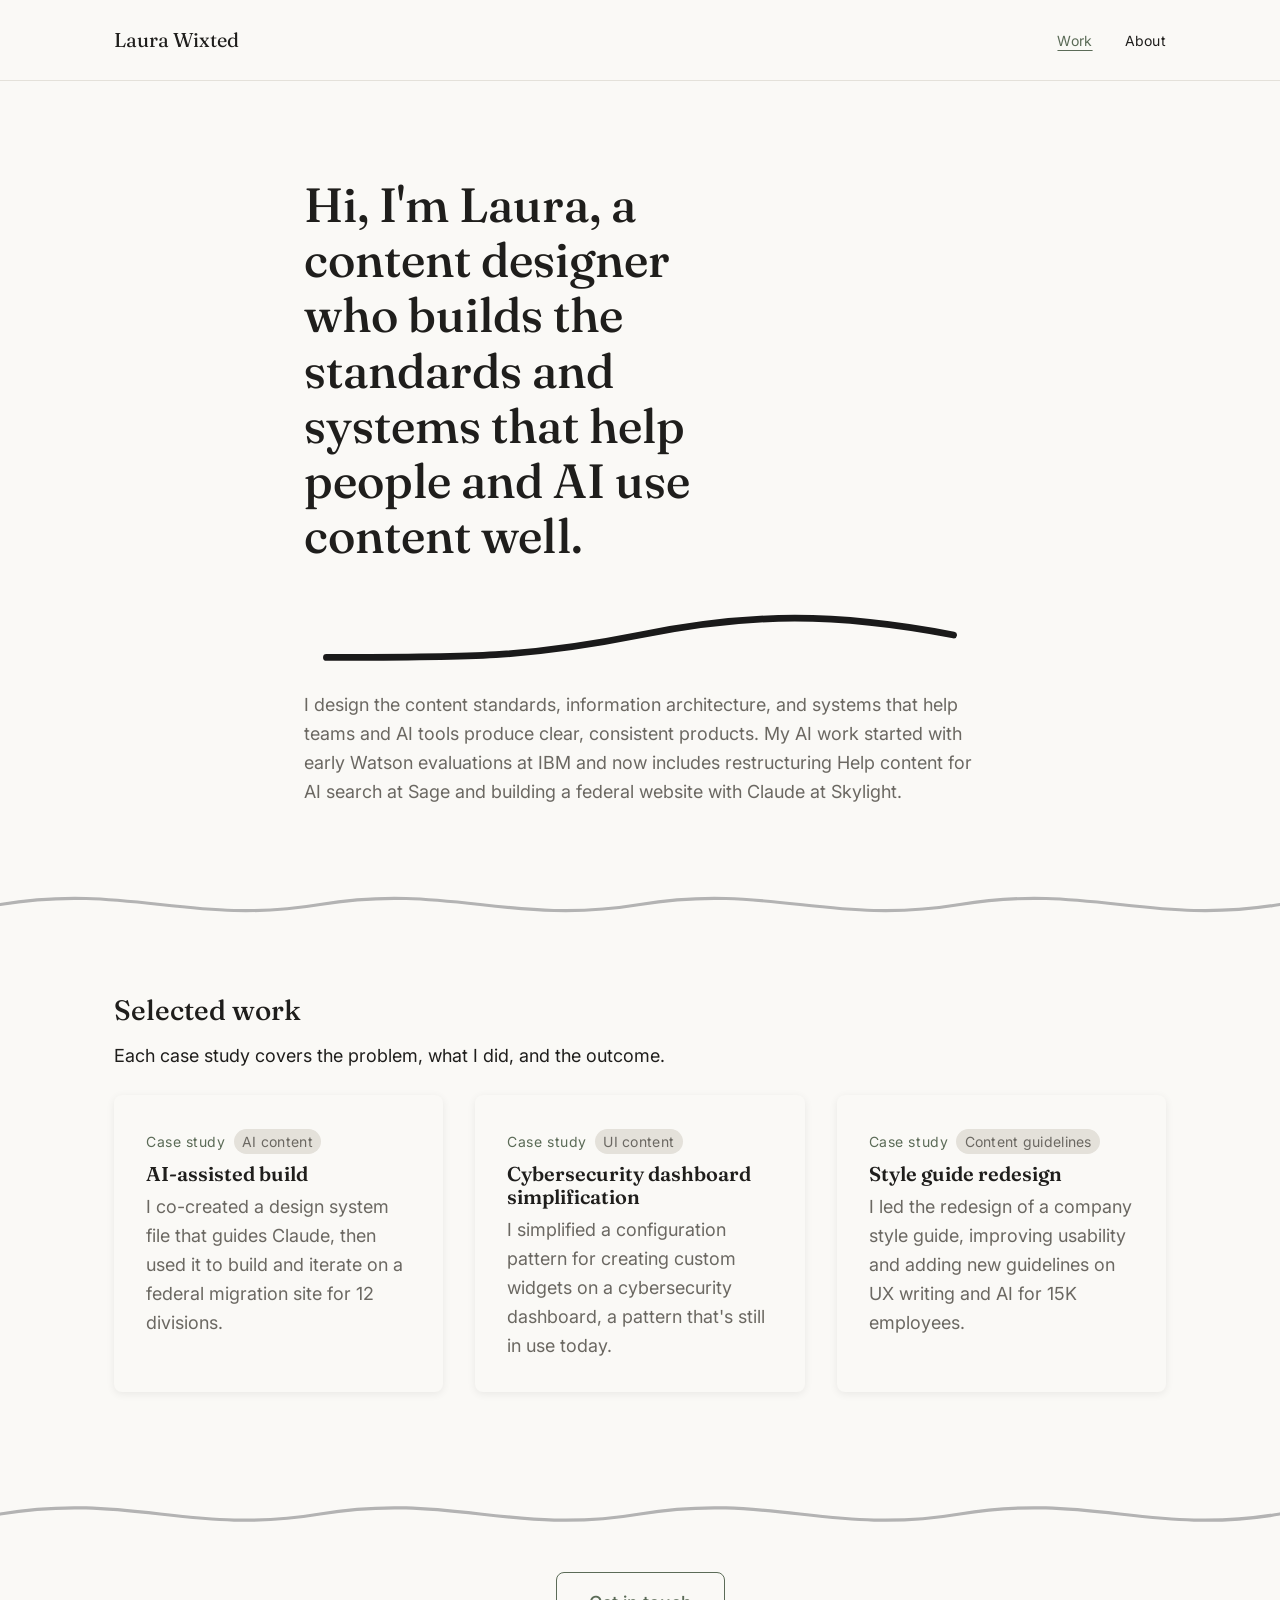
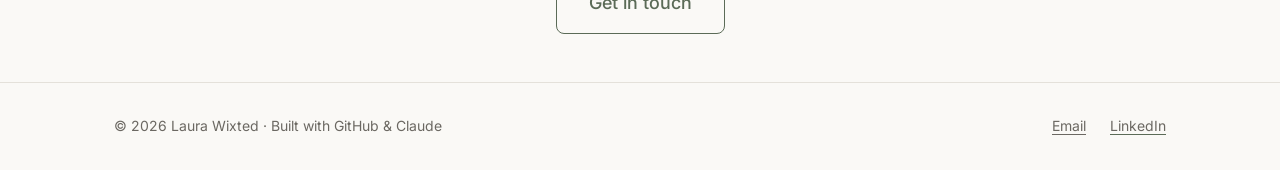
==== commit b3cdfb8d: "Fix grammatical error in case study description" ====
--- a/index.html
+++ b/index.html
@@ -67,7 +67,7 @@
         <a class="case-study-card" href="case-studies/project-four.html">
           <span class="tag">Case study</span><span class="tag-type">UI content</span>
           <h3>Cybersecurity dashboard simplification</h3>
-          <p>I simplified configuration pattern for creating custom widgets on a cybersecurity dashboard, a pattern that's still in use today.</p>
+          <p>I simplified a configuration pattern for creating custom widgets on a cybersecurity dashboard, a pattern that's still in use today.</p>
         </a>
 
         <a class="case-study-card" href="case-studies/project-two.html">
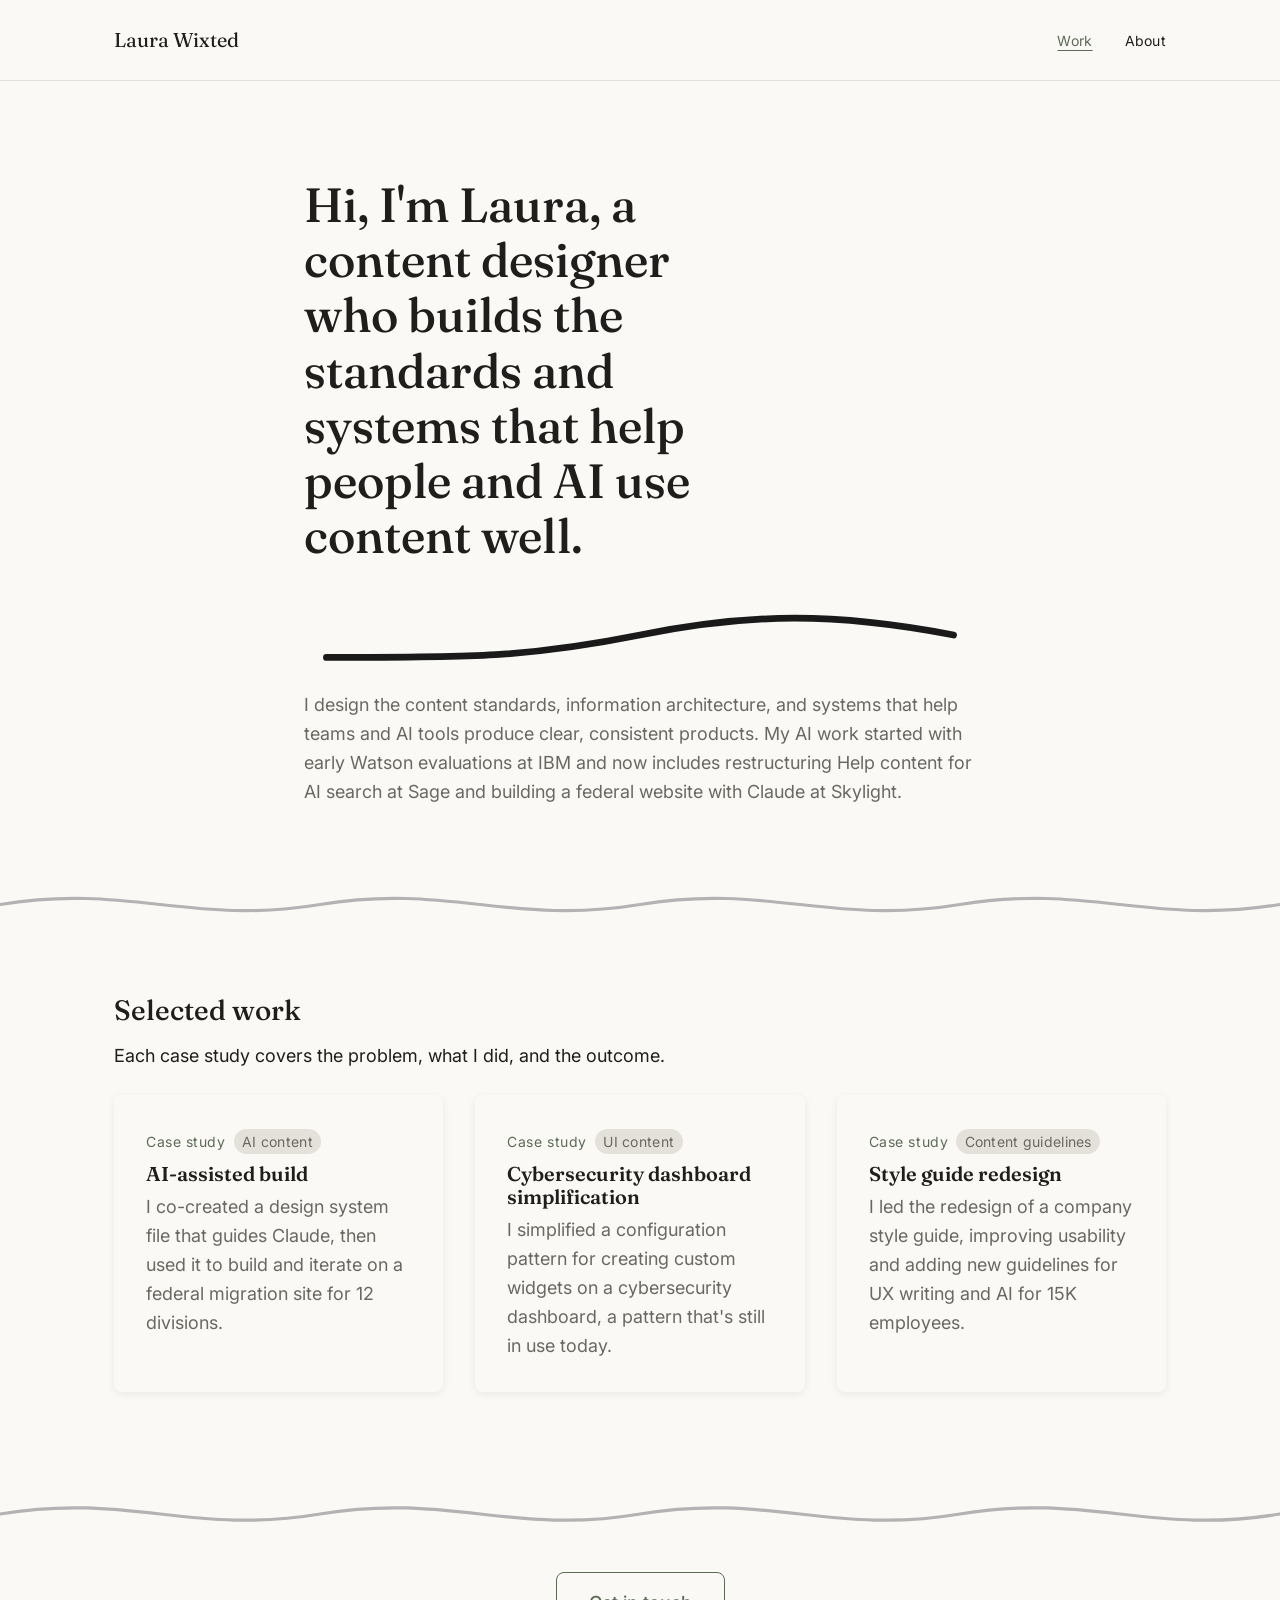
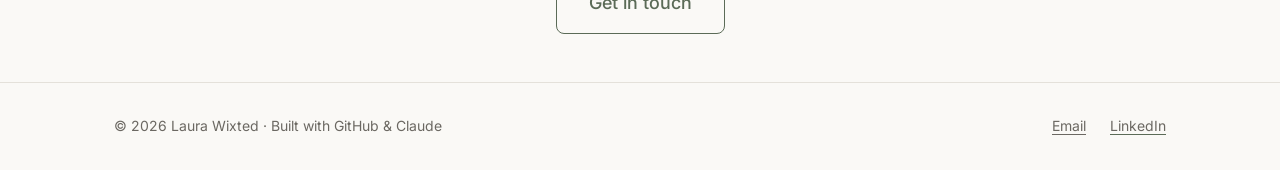
==== commit 8a5236c8: "Update index.html" ====
--- a/index.html
+++ b/index.html
@@ -73,7 +73,7 @@
         <a class="case-study-card" href="case-studies/project-two.html">
           <span class="tag">Case study</span><span class="tag-type">Content guidelines</span>
           <h3>Style guide redesign</h3>
-          <p>I led the redesign of a company style guide, improving usability and adding new guidelines on UX writing and AI for 15K employees.</p>
+          <p>I led the redesign of a company style guide, improving usability and adding new guidelines for UX writing and AI for 15K employees.</p>
         </a>
 
       </div>
